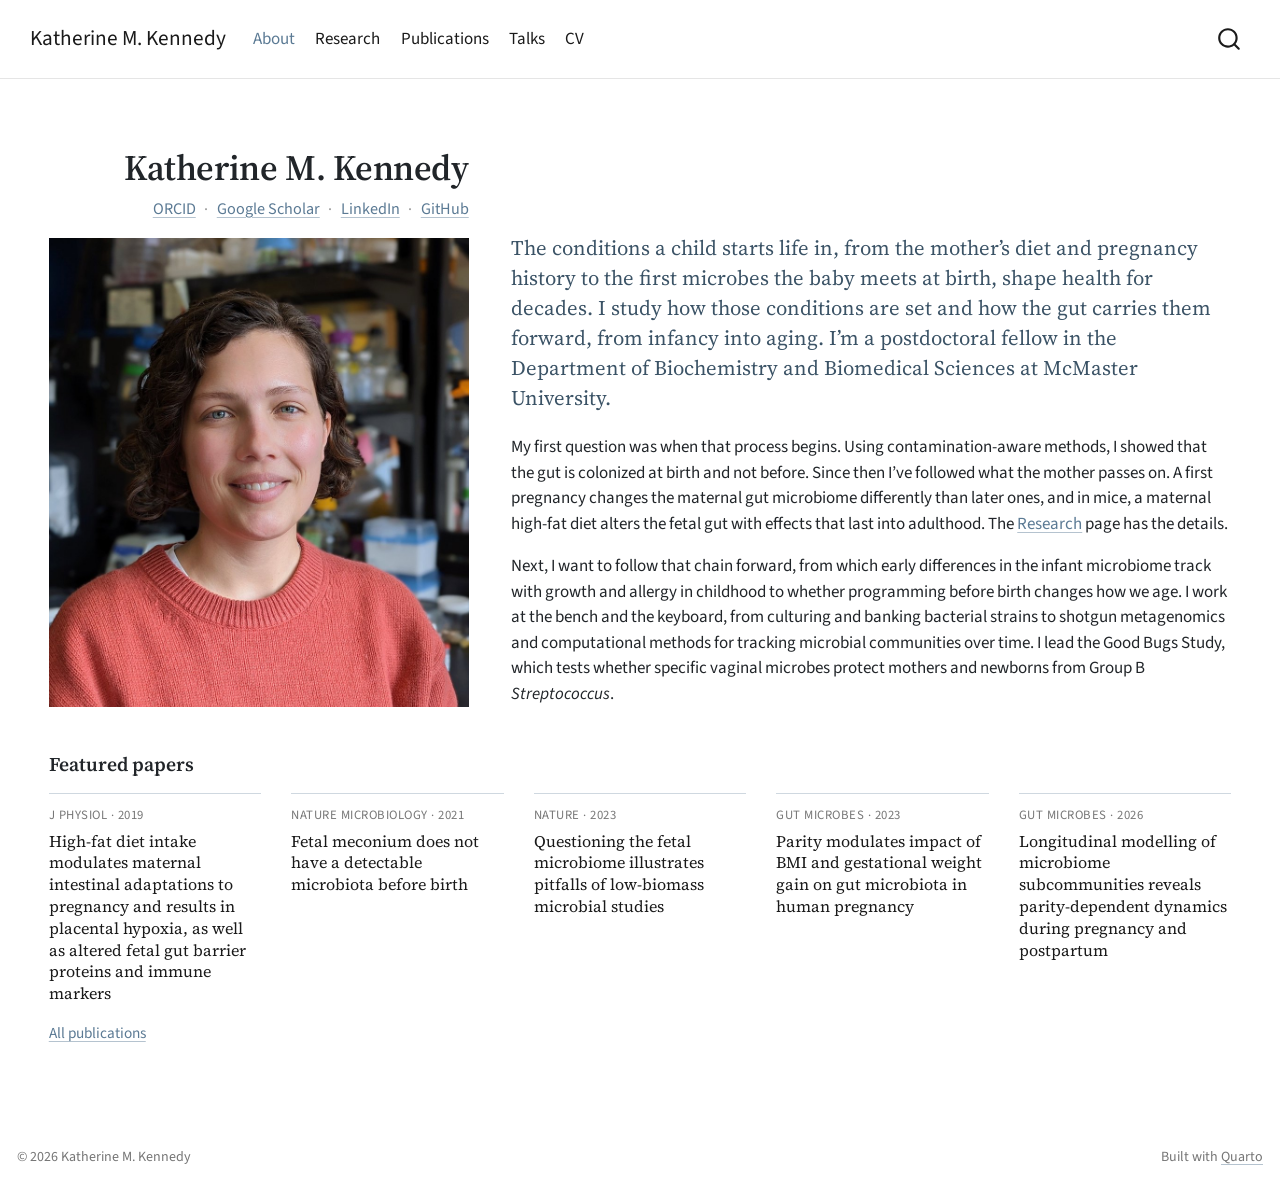
==== index.html @ eb4660a7 "Built site for gh-pages" ====
<!DOCTYPE html>
<html xmlns="http://www.w3.org/1999/xhtml" lang="en" xml:lang="en"><head>

<meta charset="utf-8">
<meta name="generator" content="quarto-1.9.38">

<meta name="viewport" content="width=device-width, initial-scale=1.0, user-scalable=yes">


<title>Katherine M. Kennedy</title>
<style>
/* Default styles provided by pandoc.
** See https://pandoc.org/MANUAL.html#variables-for-html for config info.
*/
code{white-space: pre-wrap;}
span.smallcaps{font-variant: small-caps;}
div.columns{display: flex; gap: min(4vw, 1.5em);}
div.column{flex: auto; overflow-x: auto;}
div.hanging-indent{margin-left: 1.5em; text-indent: -1.5em;}
ul.task-list{list-style: none;}
ul.task-list li input[type="checkbox"] {
  width: 0.8em;
  margin: 0 0.8em 0.2em -1em; /* quarto-specific, see https://github.com/quarto-dev/quarto-cli/issues/4556 */ 
  vertical-align: middle;
}
</style>


<script src="site_libs/quarto-nav/quarto-nav.js"></script>
<script src="site_libs/clipboard/clipboard.min.js"></script>
<script src="site_libs/quarto-search/autocomplete.umd.js"></script>
<script src="site_libs/quarto-search/fuse.min.js"></script>
<script src="site_libs/quarto-search/quarto-search.js"></script>
<meta name="quarto:offset" content="./">
<link href="./assets/favicon.svg" rel="icon" type="image/svg+xml">
<script src="site_libs/quarto-html/quarto.js" type="module"></script>
<script src="site_libs/quarto-html/tabsets/tabsets.js" type="module"></script>
<script src="site_libs/quarto-html/popper.min.js"></script>
<script src="site_libs/quarto-html/tippy.umd.min.js"></script>
<script src="site_libs/quarto-html/anchor.min.js"></script>
<link href="site_libs/quarto-html/tippy.css" rel="stylesheet">
<link href="site_libs/quarto-html/quarto-syntax-highlighting-15634bcf2e68342d4ad2dfa704d543f6.css" rel="stylesheet" id="quarto-text-highlighting-styles">
<script src="site_libs/bootstrap/bootstrap.min.js"></script>
<link href="site_libs/bootstrap/bootstrap-icons.css" rel="stylesheet">
<link href="site_libs/bootstrap/bootstrap-00a68eb9e3c94298a4bf9e5118611dab.min.css" rel="stylesheet" append-hash="true" id="quarto-bootstrap" data-mode="light">
<script id="quarto-search-options" type="application/json">{
  "location": "navbar",
  "copy-button": false,
  "collapse-after": 3,
  "panel-placement": "end",
  "type": "overlay",
  "limit": 50,
  "keyboard-shortcut": [
    "f",
    "/",
    "s"
  ],
  "language": {
    "search-no-results-text": "No results",
    "search-matching-documents-text": "matching documents",
    "search-copy-link-title": "Copy link to search",
    "search-hide-matches-text": "Hide additional matches",
    "search-more-match-text": "more match in this document",
    "search-more-matches-text": "more matches in this document",
    "search-clear-button-title": "Clear",
    "search-text-placeholder": "",
    "search-detached-cancel-button-title": "Cancel",
    "search-submit-button-title": "Submit",
    "search-label": "Search"
  }
}</script>


<meta property="og:title" content="Katherine M. Kennedy">
<meta property="og:image" content="https://katekennedy.ca/assets/headshot-4x5.jpg">
<meta property="og:site_name" content="Katherine M. Kennedy">
<meta property="og:image:alt" content="Katherine Kennedy in a microbiology lab">
</head>

<body class="nav-fixed quarto-light">

<div id="quarto-search-results"></div>
  <header id="quarto-header" class="headroom fixed-top">
    <nav class="navbar navbar-expand-lg " data-bs-theme="dark">
      <div class="navbar-container container-fluid">
      <div class="navbar-brand-container mx-auto">
    <a class="navbar-brand" href="./index.html">
    <span class="navbar-title">Katherine M. Kennedy</span>
    </a>
  </div>
            <div id="quarto-search" class="" title="Search"></div>
          <button class="navbar-toggler" type="button" data-bs-toggle="collapse" data-bs-target="#navbarCollapse" aria-controls="navbarCollapse" role="menu" aria-expanded="false" aria-label="Toggle navigation" onclick="if (window.quartoToggleHeadroom) { window.quartoToggleHeadroom(); }">
  <span class="navbar-toggler-icon"></span>
</button>
          <div class="collapse navbar-collapse" id="navbarCollapse">
            <ul class="navbar-nav navbar-nav-scroll me-auto">
  <li class="nav-item">
    <a class="nav-link active" href="./index.html" aria-current="page"> 
<span class="menu-text">About</span></a>
  </li>  
  <li class="nav-item">
    <a class="nav-link" href="./research.html"> 
<span class="menu-text">Research</span></a>
  </li>  
  <li class="nav-item">
    <a class="nav-link" href="./publications.html"> 
<span class="menu-text">Publications</span></a>
  </li>  
  <li class="nav-item">
    <a class="nav-link" href="./talks.html"> 
<span class="menu-text">Talks</span></a>
  </li>  
  <li class="nav-item">
    <a class="nav-link" href="./cv.html"> 
<span class="menu-text">CV</span></a>
  </li>  
</ul>
          </div> <!-- /navcollapse -->
            <div class="quarto-navbar-tools">
</div>
      </div> <!-- /container-fluid -->
    </nav>
</header>
<!-- content -->
<div id="quarto-content" class="quarto-container page-columns page-rows-contents page-layout-full page-navbar">
<!-- sidebar -->
<!-- margin-sidebar -->
    
<!-- main -->
<main class="content column-page" id="quarto-document-content"><header id="title-block-header" class="quarto-title-block"></header>




<div class="about-frame">
<div class="about-head">
<div class="about-name h1" role="heading" aria-level="1">Katherine M. Kennedy</div>
<p class="about-links-plain">
  <a href="https://orcid.org/0000-0003-1240-9703">ORCID</a><span aria-hidden="true">·</span><a href="https://scholar.google.com/citations?user=rt7NtwEAAAAJ&amp;hl=en">Google Scholar</a><span aria-hidden="true">·</span><a href="https://www.linkedin.com/in/findkatekennedy/">LinkedIn</a><span aria-hidden="true">·</span><a href="https://github.com/kennek6">GitHub</a>
</p>
</div>
<img class="about-photo" src="assets/headshot-4x5.jpg" alt="Katherine Kennedy in a microbiology lab">
<div class="about-text">
<div class="standfirst">
<p>The conditions a child starts life in, from the mother’s diet and pregnancy history to the first microbes the baby meets at birth, shape health for decades. I study how those conditions are set and how the gut carries them forward, from infancy into aging. I’m a postdoctoral fellow in the Department of Biochemistry and Biomedical Sciences at McMaster University.</p>
</div>
<p>My first question was when that process begins. Using contamination-aware methods, I showed that the gut is colonized at birth and not before. Since then I’ve followed what the mother passes on. A first pregnancy changes the maternal gut microbiome differently than later ones, and in mice, a maternal high-fat diet alters the fetal gut with effects that last into adulthood. The <a href="./research.html">Research</a> page has the details.</p>
<p>Next, I want to follow that chain forward, from which early differences in the infant microbiome track with growth and allergy in childhood to whether programming before birth changes how we age. I work at the bench and the keyboard, from culturing and banking bacterial strains to shotgun metagenomics and computational methods for tracking microbial communities over time. I lead the Good Bugs Study, which tests whether specific vaginal microbes protect mothers and newborns from Group B <em>Streptococcus</em>.</p>
<!-- Personal line: Kate to write. -->
</div>
<!-- Featured papers: hand-picked, oldest to newest. Edit this list directly. -->
<section class="featured" aria-labelledby="featured-label">
<p class="featured-label" id="featured-label">Featured papers</p>
<div class="paper-tiles">
  <a class="paper-tile" href="https://doi.org/10.1113/JP277353"><span class="paper-meta">J Physiol · 2019</span><span class="paper-title">High-fat diet intake modulates maternal intestinal adaptations to pregnancy and results in placental hypoxia, as well as altered fetal gut barrier proteins and immune markers</span></a>
  <a class="paper-tile" href="https://doi.org/10.1038/s41564-021-00904-0"><span class="paper-meta">Nature Microbiology · 2021</span><span class="paper-title">Fetal meconium does not have a detectable microbiota before birth</span></a>
  <a class="paper-tile" href="https://doi.org/10.1038/s41586-022-05546-8"><span class="paper-meta">Nature · 2023</span><span class="paper-title">Questioning the fetal microbiome illustrates pitfalls of low-biomass microbial studies</span></a>
  <a class="paper-tile" href="https://doi.org/10.1080/19490976.2023.2259316"><span class="paper-meta">Gut Microbes · 2023</span><span class="paper-title">Parity modulates impact of BMI and gestational weight gain on gut microbiota in human pregnancy</span></a>
  <a class="paper-tile" href="https://doi.org/10.1080/19490976.2026.2690907"><span class="paper-meta">Gut Microbes · 2026</span><span class="paper-title">Longitudinal modelling of microbiome subcommunities reveals parity-dependent dynamics during pregnancy and postpartum</span></a>
</div>
<p class="featured-more"><a href="publications.html">All publications</a></p>
</section>
</div>



</main> <!-- /main -->
<script id="quarto-html-after-body" type="application/javascript">
  window.document.addEventListener("DOMContentLoaded", function (event) {
    const icon = "";
    const anchorJS = new window.AnchorJS();
    anchorJS.options = {
      placement: 'right',
      icon: icon
    };
    anchorJS.add('.anchored');
    const isCodeAnnotation = (el) => {
      for (const clz of el.classList) {
        if (clz.startsWith('code-annotation-')) {                     
          return true;
        }
      }
      return false;
    }
    const onCopySuccess = function(e) {
      // button target
      const button = e.trigger;
      // don't keep focus
      button.blur();
      // flash "checked"
      button.classList.add('code-copy-button-checked');
      var currentTitle = button.getAttribute("title");
      button.setAttribute("title", "Copied!");
      let tooltip;
      if (window.bootstrap) {
        button.setAttribute("data-bs-toggle", "tooltip");
        button.setAttribute("data-bs-placement", "left");
        button.setAttribute("data-bs-title", "Copied!");
        tooltip = new bootstrap.Tooltip(button, 
          { trigger: "manual", 
            customClass: "code-copy-button-tooltip",
            offset: [0, -8]});
        tooltip.show();    
      }
      setTimeout(function() {
        if (tooltip) {
          tooltip.hide();
          button.removeAttribute("data-bs-title");
          button.removeAttribute("data-bs-toggle");
          button.removeAttribute("data-bs-placement");
        }
        button.setAttribute("title", currentTitle);
        button.classList.remove('code-copy-button-checked');
      }, 1000);
      // clear code selection
      e.clearSelection();
    }
    const getTextToCopy = function(trigger) {
      const outerScaffold = trigger.parentElement.cloneNode(true);
      const codeEl = outerScaffold.querySelector('code');
      for (const childEl of codeEl.children) {
        if (isCodeAnnotation(childEl)) {
          childEl.remove();
        }
      }
      return codeEl.innerText;
    }
    const clipboard = new window.ClipboardJS('.code-copy-button:not([data-in-quarto-modal])', {
      text: getTextToCopy
    });
    clipboard.on('success', onCopySuccess);
    if (window.document.getElementById('quarto-embedded-source-code-modal')) {
      const clipboardModal = new window.ClipboardJS('.code-copy-button[data-in-quarto-modal]', {
        text: getTextToCopy,
        container: window.document.getElementById('quarto-embedded-source-code-modal')
      });
      clipboardModal.on('success', onCopySuccess);
    }
      var localhostRegex = new RegExp(/^(?:http|https):\/\/localhost\:?[0-9]*\//);
      var mailtoRegex = new RegExp(/^mailto:/);
        var filterRegex = new RegExp("https:\/\/katekennedy\.ca");
      var isInternal = (href) => {
          return filterRegex.test(href) || localhostRegex.test(href) || mailtoRegex.test(href);
      }
      // Inspect non-navigation links and adorn them if external
     var links = window.document.querySelectorAll('a[href]:not(.nav-link):not(.navbar-brand):not(.toc-action):not(.sidebar-link):not(.sidebar-item-toggle):not(.pagination-link):not(.no-external):not([aria-hidden]):not(.dropdown-item):not(.quarto-navigation-tool):not(.about-link)');
      for (var i=0; i<links.length; i++) {
        const link = links[i];
        if (!isInternal(link.href)) {
          // undo the damage that might have been done by quarto-nav.js in the case of
          // links that we want to consider external
          if (link.dataset.originalHref !== undefined) {
            link.href = link.dataset.originalHref;
          }
        }
      }
    function tippyHover(el, contentFn, onTriggerFn, onUntriggerFn) {
      const config = {
        allowHTML: true,
        maxWidth: 500,
        delay: 100,
        arrow: false,
        appendTo: function(el) {
            return el.parentElement;
        },
        interactive: true,
        interactiveBorder: 10,
        theme: 'quarto',
        placement: 'bottom-start',
      };
      if (contentFn) {
        config.content = contentFn;
      }
      if (onTriggerFn) {
        config.onTrigger = onTriggerFn;
      }
      if (onUntriggerFn) {
        config.onUntrigger = onUntriggerFn;
      }
      window.tippy(el, config); 
    }
    const noterefs = window.document.querySelectorAll('a[role="doc-noteref"]');
    for (var i=0; i<noterefs.length; i++) {
      const ref = noterefs[i];
      tippyHover(ref, function() {
        // use id or data attribute instead here
        let href = ref.getAttribute('data-footnote-href') || ref.getAttribute('href');
        try { href = new URL(href).hash; } catch {}
        const id = href.replace(/^#\/?/, "");
        const note = window.document.getElementById(id);
        if (note) {
          return note.innerHTML;
        } else {
          return "";
        }
      });
    }
    const xrefs = window.document.querySelectorAll('a.quarto-xref');
    const processXRef = (id, note) => {
      // Strip column container classes
      const stripColumnClz = (el) => {
        el.classList.remove("page-full", "page-columns");
        if (el.children) {
          for (const child of el.children) {
            stripColumnClz(child);
          }
        }
      }
      stripColumnClz(note)
      if (id === null || id.startsWith('sec-')) {
        // Special case sections, only their first couple elements
        const container = document.createElement("div");
        if (note.children && note.children.length > 2) {
          container.appendChild(note.children[0].cloneNode(true));
          for (let i = 1; i < note.children.length; i++) {
            const child = note.children[i];
            if (child.tagName === "P" && child.innerText === "") {
              continue;
            } else {
              container.appendChild(child.cloneNode(true));
              break;
            }
          }
          if (window.Quarto?.typesetMath) {
            window.Quarto.typesetMath(container);
          }
          return container.innerHTML
        } else {
          if (window.Quarto?.typesetMath) {
            window.Quarto.typesetMath(note);
          }
          return note.innerHTML;
        }
      } else {
        // Remove any anchor links if they are present
        const anchorLink = note.querySelector('a.anchorjs-link');
        if (anchorLink) {
          anchorLink.remove();
        }
        if (window.Quarto?.typesetMath) {
          window.Quarto.typesetMath(note);
        }
        if (note.classList.contains("callout")) {
          return note.outerHTML;
        } else {
          return note.innerHTML;
        }
      }
    }
    for (var i=0; i<xrefs.length; i++) {
      const xref = xrefs[i];
      tippyHover(xref, undefined, function(instance) {
        instance.disable();
        let url = xref.getAttribute('href');
        let hash = undefined; 
        if (url.startsWith('#')) {
          hash = url;
        } else {
          try { hash = new URL(url).hash; } catch {}
        }
        if (hash) {
          const id = hash.replace(/^#\/?/, "");
          const note = window.document.getElementById(id);
          if (note !== null) {
            try {
              const html = processXRef(id, note.cloneNode(true));
              instance.setContent(html);
            } finally {
              instance.enable();
              instance.show();
            }
          } else {
            // See if we can fetch this
            fetch(url.split('#')[0])
            .then(res => res.text())
            .then(html => {
              const parser = new DOMParser();
              const htmlDoc = parser.parseFromString(html, "text/html");
              const note = htmlDoc.getElementById(id);
              if (note !== null) {
                const html = processXRef(id, note);
                instance.setContent(html);
              } 
            }).finally(() => {
              instance.enable();
              instance.show();
            });
          }
        } else {
          // See if we can fetch a full url (with no hash to target)
          // This is a special case and we should probably do some content thinning / targeting
          fetch(url)
          .then(res => res.text())
          .then(html => {
            const parser = new DOMParser();
            const htmlDoc = parser.parseFromString(html, "text/html");
            const note = htmlDoc.querySelector('main.content');
            if (note !== null) {
              // This should only happen for chapter cross references
              // (since there is no id in the URL)
              // remove the first header
              if (note.children.length > 0 && note.children[0].tagName === "HEADER") {
                note.children[0].remove();
              }
              const html = processXRef(null, note);
              instance.setContent(html);
            } 
          }).finally(() => {
            instance.enable();
            instance.show();
          });
        }
      }, function(instance) {
      });
    }
        let selectedAnnoteEl;
        const selectorForAnnotation = ( cell, annotation) => {
          let cellAttr = 'data-code-cell="' + cell + '"';
          let lineAttr = 'data-code-annotation="' +  annotation + '"';
          const selector = 'span[' + cellAttr + '][' + lineAttr + ']';
          return selector;
        }
        const selectCodeLines = (annoteEl) => {
          const doc = window.document;
          const targetCell = annoteEl.getAttribute("data-target-cell");
          const targetAnnotation = annoteEl.getAttribute("data-target-annotation");
          const annoteSpan = window.document.querySelector(selectorForAnnotation(targetCell, targetAnnotation));
          const lines = annoteSpan.getAttribute("data-code-lines").split(",");
          const lineIds = lines.map((line) => {
            return targetCell + "-" + line;
          })
          let top = null;
          let height = null;
          let parent = null;
          if (lineIds.length > 0) {
              //compute the position of the single el (top and bottom and make a div)
              const el = window.document.getElementById(lineIds[0]);
              top = el.offsetTop;
              height = el.offsetHeight;
              parent = el.parentElement.parentElement;
            if (lineIds.length > 1) {
              const lastEl = window.document.getElementById(lineIds[lineIds.length - 1]);
              const bottom = lastEl.offsetTop + lastEl.offsetHeight;
              height = bottom - top;
            }
            if (top !== null && height !== null && parent !== null) {
              // cook up a div (if necessary) and position it 
              let div = window.document.getElementById("code-annotation-line-highlight");
              if (div === null) {
                div = window.document.createElement("div");
                div.setAttribute("id", "code-annotation-line-highlight");
                div.style.position = 'absolute';
                parent.appendChild(div);
              }
              div.style.top = top - 2 + "px";
              div.style.height = height + 4 + "px";
              div.style.left = 0;
              let gutterDiv = window.document.getElementById("code-annotation-line-highlight-gutter");
              if (gutterDiv === null) {
                gutterDiv = window.document.createElement("div");
                gutterDiv.setAttribute("id", "code-annotation-line-highlight-gutter");
                gutterDiv.style.position = 'absolute';
                const codeCell = window.document.getElementById(targetCell);
                const gutter = codeCell.querySelector('.code-annotation-gutter');
                gutter.appendChild(gutterDiv);
              }
              gutterDiv.style.top = top - 2 + "px";
              gutterDiv.style.height = height + 4 + "px";
            }
            selectedAnnoteEl = annoteEl;
          }
        };
        const unselectCodeLines = () => {
          const elementsIds = ["code-annotation-line-highlight", "code-annotation-line-highlight-gutter"];
          elementsIds.forEach((elId) => {
            const div = window.document.getElementById(elId);
            if (div) {
              div.remove();
            }
          });
          selectedAnnoteEl = undefined;
        };
          // Handle positioning of the toggle
      window.addEventListener(
        "resize",
        throttle(() => {
          elRect = undefined;
          if (selectedAnnoteEl) {
            selectCodeLines(selectedAnnoteEl);
          }
        }, 10)
      );
      function throttle(fn, ms) {
      let throttle = false;
      let timer;
        return (...args) => {
          if(!throttle) { // first call gets through
              fn.apply(this, args);
              throttle = true;
          } else { // all the others get throttled
              if(timer) clearTimeout(timer); // cancel #2
              timer = setTimeout(() => {
                fn.apply(this, args);
                timer = throttle = false;
              }, ms);
          }
        };
      }
        // Attach click handler to the DT
        const annoteDls = window.document.querySelectorAll('dt[data-target-cell]');
        for (const annoteDlNode of annoteDls) {
          annoteDlNode.addEventListener('click', (event) => {
            const clickedEl = event.target;
            if (clickedEl !== selectedAnnoteEl) {
              unselectCodeLines();
              const activeEl = window.document.querySelector('dt[data-target-cell].code-annotation-active');
              if (activeEl) {
                activeEl.classList.remove('code-annotation-active');
              }
              selectCodeLines(clickedEl);
              clickedEl.classList.add('code-annotation-active');
            } else {
              // Unselect the line
              unselectCodeLines();
              clickedEl.classList.remove('code-annotation-active');
            }
          });
        }
    const findCites = (el) => {
      const parentEl = el.parentElement;
      if (parentEl) {
        const cites = parentEl.dataset.cites;
        if (cites) {
          return {
            el,
            cites: cites.split(' ')
          };
        } else {
          return findCites(el.parentElement)
        }
      } else {
        return undefined;
      }
    };
    var bibliorefs = window.document.querySelectorAll('a[role="doc-biblioref"]');
    for (var i=0; i<bibliorefs.length; i++) {
      const ref = bibliorefs[i];
      const citeInfo = findCites(ref);
      if (citeInfo) {
        tippyHover(citeInfo.el, function() {
          var popup = window.document.createElement('div');
          citeInfo.cites.forEach(function(cite) {
            var citeDiv = window.document.createElement('div');
            citeDiv.classList.add('hanging-indent');
            citeDiv.classList.add('csl-entry');
            var biblioDiv = window.document.getElementById('ref-' + cite);
            if (biblioDiv) {
              citeDiv.innerHTML = biblioDiv.innerHTML;
            }
            popup.appendChild(citeDiv);
          });
          return popup.innerHTML;
        });
      }
    }
  });
  </script>
</div> <!-- /content -->
<footer class="footer">
  <div class="nav-footer">
    <div class="nav-footer-left">
<p>© 2026 Katherine M. Kennedy</p>
</div>   
    <div class="nav-footer-center">
      &nbsp;
    </div>
    <div class="nav-footer-right">
<p>Built with <a href="https://quarto.org">Quarto</a></p>
</div>
  </div>
</footer>




</body></html>
---- site_libs/quarto-html/tippy.css ----
.tippy-box[data-animation=fade][data-state=hidden]{opacity:0}[data-tippy-root]{max-width:calc(100vw - 10px)}.tippy-box{position:relative;background-color:#333;color:#fff;border-radius:4px;font-size:14px;line-height:1.4;white-space:normal;outline:0;transition-property:transform,visibility,opacity}.tippy-box[data-placement^=top]>.tippy-arrow{bottom:0}.tippy-box[data-placement^=top]>.tippy-arrow:before{bottom:-7px;left:0;border-width:8px 8px 0;border-top-color:initial;transform-origin:center top}.tippy-box[data-placement^=bottom]>.tippy-arrow{top:0}.tippy-box[data-placement^=bottom]>.tippy-arrow:before{top:-7px;left:0;border-width:0 8px 8px;border-bottom-color:initial;transform-origin:center bottom}.tippy-box[data-placement^=left]>.tippy-arrow{right:0}.tippy-box[data-placement^=left]>.tippy-arrow:before{border-width:8px 0 8px 8px;border-left-color:initial;right:-7px;transform-origin:center left}.tippy-box[data-placement^=right]>.tippy-arrow{left:0}.tippy-box[data-placement^=right]>.tippy-arrow:before{left:-7px;border-width:8px 8px 8px 0;border-right-color:initial;transform-origin:center right}.tippy-box[data-inertia][data-state=visible]{transition-timing-function:cubic-bezier(.54,1.5,.38,1.11)}.tippy-arrow{width:16px;height:16px;color:#333}.tippy-arrow:before{content:"";position:absolute;border-color:transparent;border-style:solid}.tippy-content{position:relative;padding:5px 9px;z-index:1}
---- site_libs/quarto-html/quarto-syntax-highlighting-15634bcf2e68342d4ad2dfa704d543f6.css ----
/* quarto syntax highlight colors */
:root {
  --quarto-hl-ot-color: #003B4F;
  --quarto-hl-at-color: #657422;
  --quarto-hl-ss-color: #20794D;
  --quarto-hl-an-color: #5E5E5E;
  --quarto-hl-fu-color: #4758AB;
  --quarto-hl-st-color: #20794D;
  --quarto-hl-cf-color: #003B4F;
  --quarto-hl-op-color: #5E5E5E;
  --quarto-hl-er-color: #AD0000;
  --quarto-hl-bn-color: #AD0000;
  --quarto-hl-al-color: #AD0000;
  --quarto-hl-va-color: #111111;
  --quarto-hl-bu-color: inherit;
  --quarto-hl-ex-color: inherit;
  --quarto-hl-pp-color: #AD0000;
  --quarto-hl-in-color: #5E5E5E;
  --quarto-hl-vs-color: #20794D;
  --quarto-hl-wa-color: #5E5E5E;
  --quarto-hl-do-color: #5E5E5E;
  --quarto-hl-im-color: #00769E;
  --quarto-hl-ch-color: #20794D;
  --quarto-hl-dt-color: #AD0000;
  --quarto-hl-fl-color: #AD0000;
  --quarto-hl-co-color: #5E5E5E;
  --quarto-hl-cv-color: #5E5E5E;
  --quarto-hl-cn-color: #8f5902;
  --quarto-hl-sc-color: #5E5E5E;
  --quarto-hl-dv-color: #AD0000;
  --quarto-hl-kw-color: #003B4F;
}

/* other quarto variables */
:root {
  --quarto-font-monospace: SFMono-Regular, Menlo, Monaco, Consolas, "Liberation Mono", "Courier New", monospace;
}

/* syntax highlight based on Pandoc's rules */
pre > code.sourceCode > span {
  color: #003B4F;
}

code.sourceCode > span {
  color: #003B4F;
}

div.sourceCode,
div.sourceCode pre.sourceCode {
  color: #003B4F;
}

/* Normal */
code span {
  color: #003B4F;
}

/* Alert */
code span.al {
  color: #AD0000;
  font-style: inherit;
}

/* Annotation */
code span.an {
  color: #5E5E5E;
  font-style: inherit;
}

/* Attribute */
code span.at {
  color: #657422;
  font-style: inherit;
}

/* BaseN */
code span.bn {
  color: #AD0000;
  font-style: inherit;
}

/* BuiltIn */
code span.bu {
  font-style: inherit;
}

/* ControlFlow */
code span.cf {
  color: #003B4F;
  font-weight: bold;
  font-style: inherit;
}

/* Char */
code span.ch {
  color: #20794D;
  font-style: inherit;
}

/* Constant */
code span.cn {
  color: #8f5902;
  font-style: inherit;
}

/* Comment */
code span.co {
  color: #5E5E5E;
  font-style: inherit;
}

/* CommentVar */
code span.cv {
  color: #5E5E5E;
  font-style: italic;
}

/* Documentation */
code span.do {
  color: #5E5E5E;
  font-style: italic;
}

/* DataType */
code span.dt {
  color: #AD0000;
  font-style: inherit;
}

/* DecVal */
code span.dv {
  color: #AD0000;
  font-style: inherit;
}

/* Error */
code span.er {
  color: #AD0000;
  font-style: inherit;
}

/* Extension */
code span.ex {
  font-style: inherit;
}

/* Float */
code span.fl {
  color: #AD0000;
  font-style: inherit;
}

/* Function */
code span.fu {
  color: #4758AB;
  font-style: inherit;
}

/* Import */
code span.im {
  color: #00769E;
  font-style: inherit;
}

/* Information */
code span.in {
  color: #5E5E5E;
  font-style: inherit;
}

/* Keyword */
code span.kw {
  color: #003B4F;
  font-weight: bold;
  font-style: inherit;
}

/* Operator */
code span.op {
  color: #5E5E5E;
  font-style: inherit;
}

/* Other */
code span.ot {
  color: #003B4F;
  font-style: inherit;
}

/* Preprocessor */
code span.pp {
  color: #AD0000;
  font-style: inherit;
}

/* SpecialChar */
code span.sc {
  color: #5E5E5E;
  font-style: inherit;
}

/* SpecialString */
code span.ss {
  color: #20794D;
  font-style: inherit;
}

/* String */
code span.st {
  color: #20794D;
  font-style: inherit;
}

/* Variable */
code span.va {
  color: #111111;
  font-style: inherit;
}

/* VerbatimString */
code span.vs {
  color: #20794D;
  font-style: inherit;
}

/* Warning */
code span.wa {
  color: #5E5E5E;
  font-style: italic;
}

.prevent-inlining {
  content: "</";
}

/*# sourceMappingURL=f23921c56f73e400b49028c9186a1aa0.css.map */
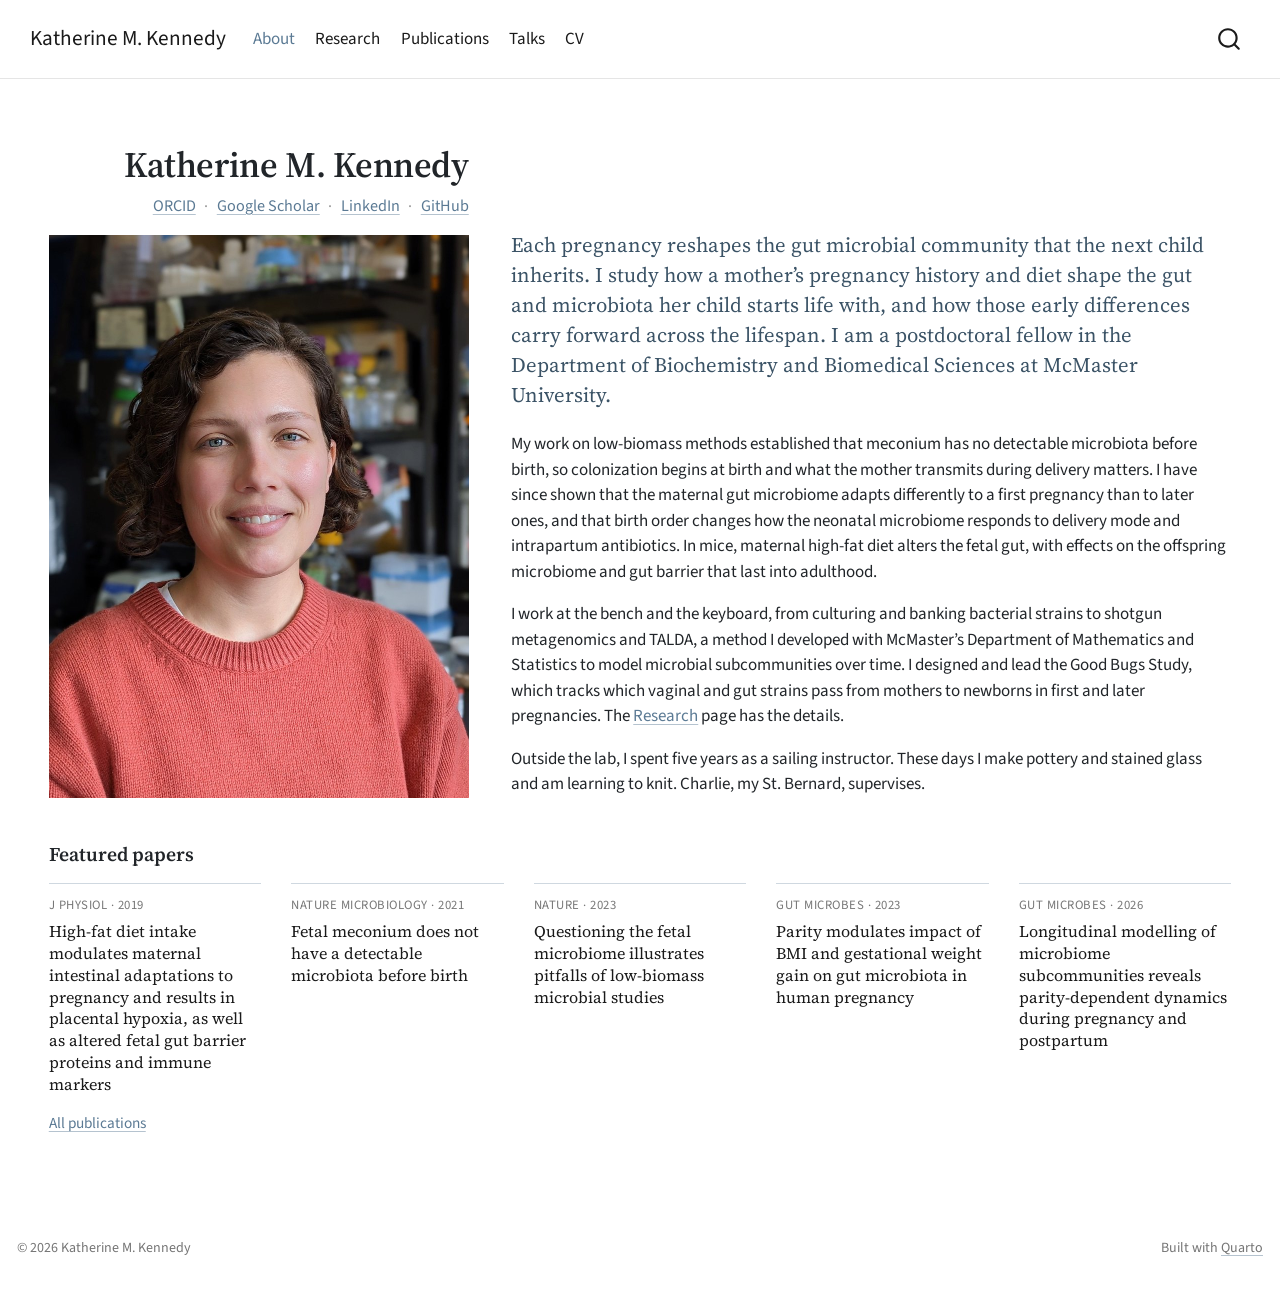
==== commit e1308ed3: "Built site for gh-pages" ====
--- a/index.html
+++ b/index.html
@@ -2,7 +2,7 @@
 <html xmlns="http://www.w3.org/1999/xhtml" lang="en" xml:lang="en"><head>
 
 <meta charset="utf-8">
-<meta name="generator" content="quarto-1.9.38">
+<meta name="generator" content="quarto-1.10.20">
 
 <meta name="viewport" content="width=device-width, initial-scale=1.0, user-scalable=yes">
 
@@ -12,10 +12,13 @@
 /* Default styles provided by pandoc.
 ** See https://pandoc.org/MANUAL.html#variables-for-html for config info.
 */
-code{white-space: pre-wrap;}
 span.smallcaps{font-variant: small-caps;}
-div.columns{display: flex; gap: min(4vw, 1.5em);}
-div.column{flex: auto; overflow-x: auto;}
+div.columns{display: flex; gap: 1.5em;}
+div.column{flex: auto;}
+@media screen {
+div.columns{gap: min(4vw, 1.5em);}
+div.column{overflow-x: auto;}
+}
 div.hanging-indent{margin-left: 1.5em; text-indent: -1.5em;}
 ul.task-list{list-style: none;}
 ul.task-list li input[type="checkbox"] {
@@ -39,10 +42,10 @@
 <script src="site_libs/quarto-html/tippy.umd.min.js"></script>
 <script src="site_libs/quarto-html/anchor.min.js"></script>
 <link href="site_libs/quarto-html/tippy.css" rel="stylesheet">
-<link href="site_libs/quarto-html/quarto-syntax-highlighting-15634bcf2e68342d4ad2dfa704d543f6.css" rel="stylesheet" id="quarto-text-highlighting-styles">
+<link href="site_libs/quarto-html/quarto-syntax-highlighting-17888a1159294d3eb470f19f6f52f5a5.css" rel="stylesheet" id="quarto-text-highlighting-styles">
 <script src="site_libs/bootstrap/bootstrap.min.js"></script>
 <link href="site_libs/bootstrap/bootstrap-icons.css" rel="stylesheet">
-<link href="site_libs/bootstrap/bootstrap-00a68eb9e3c94298a4bf9e5118611dab.min.css" rel="stylesheet" append-hash="true" id="quarto-bootstrap" data-mode="light">
+<link href="site_libs/bootstrap/bootstrap-6da8cef9767a49395b3d8f00e79ba087.min.css" rel="stylesheet" append-hash="true" id="quarto-bootstrap" data-mode="light">
 <script id="quarto-search-options" type="application/json">{
   "location": "navbar",
   "copy-button": false,
@@ -142,11 +145,11 @@
 <img class="about-photo" src="assets/headshot-4x5.jpg" alt="Katherine Kennedy in a microbiology lab">
 <div class="about-text">
 <div class="standfirst">
-<p>The conditions a child starts life in, from the mother’s diet and pregnancy history to the first microbes the baby meets at birth, shape health for decades. I study how those conditions are set and how the gut carries them forward, from infancy into aging. I’m a postdoctoral fellow in the Department of Biochemistry and Biomedical Sciences at McMaster University.</p>
-</div>
-<p>My first question was when that process begins. Using contamination-aware methods, I showed that the gut is colonized at birth and not before. Since then I’ve followed what the mother passes on. A first pregnancy changes the maternal gut microbiome differently than later ones, and in mice, a maternal high-fat diet alters the fetal gut with effects that last into adulthood. The <a href="./research.html">Research</a> page has the details.</p>
-<p>Next, I want to follow that chain forward, from which early differences in the infant microbiome track with growth and allergy in childhood to whether programming before birth changes how we age. I work at the bench and the keyboard, from culturing and banking bacterial strains to shotgun metagenomics and computational methods for tracking microbial communities over time. I lead the Good Bugs Study, which tests whether specific vaginal microbes protect mothers and newborns from Group B <em>Streptococcus</em>.</p>
-<!-- Personal line: Kate to write. -->
+<p>Each pregnancy reshapes the gut microbial community that the next child inherits. I study how a mother’s pregnancy history and diet shape the gut and microbiota her child starts life with, and how those early differences carry forward across the lifespan. I am a postdoctoral fellow in the Department of Biochemistry and Biomedical Sciences at McMaster University.</p>
+</div>
+<p>My work on low-biomass methods established that meconium has no detectable microbiota before birth, so colonization begins at birth and what the mother transmits during delivery matters. I have since shown that the maternal gut microbiome adapts differently to a first pregnancy than to later ones, and that birth order changes how the neonatal microbiome responds to delivery mode and intrapartum antibiotics. In mice, maternal high-fat diet alters the fetal gut, with effects on the offspring microbiome and gut barrier that last into adulthood.</p>
+<p>I work at the bench and the keyboard, from culturing and banking bacterial strains to shotgun metagenomics and TALDA, a method I developed with McMaster’s Department of Mathematics and Statistics to model microbial subcommunities over time. I designed and lead the Good Bugs Study, which tracks which vaginal and gut strains pass from mothers to newborns in first and later pregnancies. The <a href="./research.html">Research</a> page has the details.</p>
+<p>Outside the lab, I spent five years as a sailing instructor. These days I make pottery and stained glass and am learning to knit. Charlie, my St.&nbsp;Bernard, supervises.</p>
 </div>
 <!-- Featured papers: hand-picked, oldest to newest. Edit this list directly. -->
 <section class="featured" aria-labelledby="featured-label">
--- a/site_libs/quarto-html/quarto-syntax-highlighting-17888a1159294d3eb470f19f6f52f5a5.css
+++ b/site_libs/quarto-html/quarto-syntax-highlighting-17888a1159294d3eb470f19f6f52f5a5.css
@@ -0,0 +1,236 @@
+/* quarto syntax highlight colors */
+:root {
+  --quarto-hl-ot-color: #003B4F;
+  --quarto-hl-at-color: #657422;
+  --quarto-hl-ss-color: #20794D;
+  --quarto-hl-an-color: #5E5E5E;
+  --quarto-hl-fu-color: #4758AB;
+  --quarto-hl-st-color: #20794D;
+  --quarto-hl-cf-color: #003B4F;
+  --quarto-hl-op-color: #5E5E5E;
+  --quarto-hl-er-color: #AD0000;
+  --quarto-hl-bn-color: #AD0000;
+  --quarto-hl-al-color: #AD0000;
+  --quarto-hl-va-color: #111111;
+  --quarto-hl-bu-color: inherit;
+  --quarto-hl-ex-color: inherit;
+  --quarto-hl-pp-color: #AD0000;
+  --quarto-hl-in-color: #5E5E5E;
+  --quarto-hl-vs-color: #20794D;
+  --quarto-hl-wa-color: #5E5E5E;
+  --quarto-hl-do-color: #5E5E5E;
+  --quarto-hl-im-color: #00769E;
+  --quarto-hl-ch-color: #20794D;
+  --quarto-hl-dt-color: #AD0000;
+  --quarto-hl-fl-color: #AD0000;
+  --quarto-hl-co-color: #5E5E5E;
+  --quarto-hl-cv-color: #5E5E5E;
+  --quarto-hl-cn-color: #8f5902;
+  --quarto-hl-sc-color: #5E5E5E;
+  --quarto-hl-dv-color: #AD0000;
+  --quarto-hl-kw-color: #003B4F;
+}
+
+/* other quarto variables */
+:root {
+  --quarto-font-monospace: SFMono-Regular, Menlo, Monaco, Consolas, "Liberation Mono", "Courier New", monospace;
+}
+
+/* syntax highlight based on Pandoc's rules */
+pre > code.sourceCode > span {
+  color: #003B4F;
+}
+
+code.sourceCode > span {
+  color: #003B4F;
+}
+
+div.sourceCode,
+div.sourceCode pre.sourceCode {
+  color: #003B4F;
+}
+
+/* Normal */
+code span {
+  color: #003B4F;
+}
+
+/* Alert */
+code span.al {
+  color: #AD0000;
+  font-style: inherit;
+}
+
+/* Annotation */
+code span.an {
+  color: #5E5E5E;
+  font-style: inherit;
+}
+
+/* Attribute */
+code span.at {
+  color: #657422;
+  font-style: inherit;
+}
+
+/* BaseN */
+code span.bn {
+  color: #AD0000;
+  font-style: inherit;
+}
+
+/* BuiltIn */
+code span.bu {
+  font-style: inherit;
+}
+
+/* ControlFlow */
+code span.cf {
+  color: #003B4F;
+  font-weight: bold;
+  font-style: inherit;
+}
+
+/* Char */
+code span.ch {
+  color: #20794D;
+  font-style: inherit;
+}
+
+/* Constant */
+code span.cn {
+  color: #8f5902;
+  font-style: inherit;
+}
+
+/* Comment */
+code span.co {
+  color: #5E5E5E;
+  font-style: inherit;
+}
+
+/* CommentVar */
+code span.cv {
+  color: #5E5E5E;
+  font-style: italic;
+}
+
+/* Documentation */
+code span.do {
+  color: #5E5E5E;
+  font-style: italic;
+}
+
+/* DataType */
+code span.dt {
+  color: #AD0000;
+  font-style: inherit;
+}
+
+/* DecVal */
+code span.dv {
+  color: #AD0000;
+  font-style: inherit;
+}
+
+/* Error */
+code span.er {
+  color: #AD0000;
+  font-style: inherit;
+}
+
+/* Extension */
+code span.ex {
+  font-style: inherit;
+}
+
+/* Float */
+code span.fl {
+  color: #AD0000;
+  font-style: inherit;
+}
+
+/* Function */
+code span.fu {
+  color: #4758AB;
+  font-style: inherit;
+}
+
+/* Import */
+code span.im {
+  color: #00769E;
+  font-style: inherit;
+}
+
+/* Information */
+code span.in {
+  color: #5E5E5E;
+  font-style: inherit;
+}
+
+/* Keyword */
+code span.kw {
+  color: #003B4F;
+  font-weight: bold;
+  font-style: inherit;
+}
+
+/* Operator */
+code span.op {
+  color: #5E5E5E;
+  font-style: inherit;
+}
+
+/* Other */
+code span.ot {
+  color: #003B4F;
+  font-style: inherit;
+}
+
+/* Preprocessor */
+code span.pp {
+  color: #AD0000;
+  font-style: inherit;
+}
+
+/* SpecialChar */
+code span.sc {
+  color: #5E5E5E;
+  font-style: inherit;
+}
+
+/* SpecialString */
+code span.ss {
+  color: #20794D;
+  font-style: inherit;
+}
+
+/* String */
+code span.st {
+  color: #20794D;
+  font-style: inherit;
+}
+
+/* Variable */
+code span.va {
+  color: #111111;
+  font-style: inherit;
+}
+
+/* VerbatimString */
+code span.vs {
+  color: #20794D;
+  font-style: inherit;
+}
+
+/* Warning */
+code span.wa {
+  color: #5E5E5E;
+  font-style: italic;
+}
+
+.prevent-inlining {
+  content: "</";
+}
+
+/*# sourceMappingURL=fadfc755eec066e9e3d699cf819c3e33.css.map */
